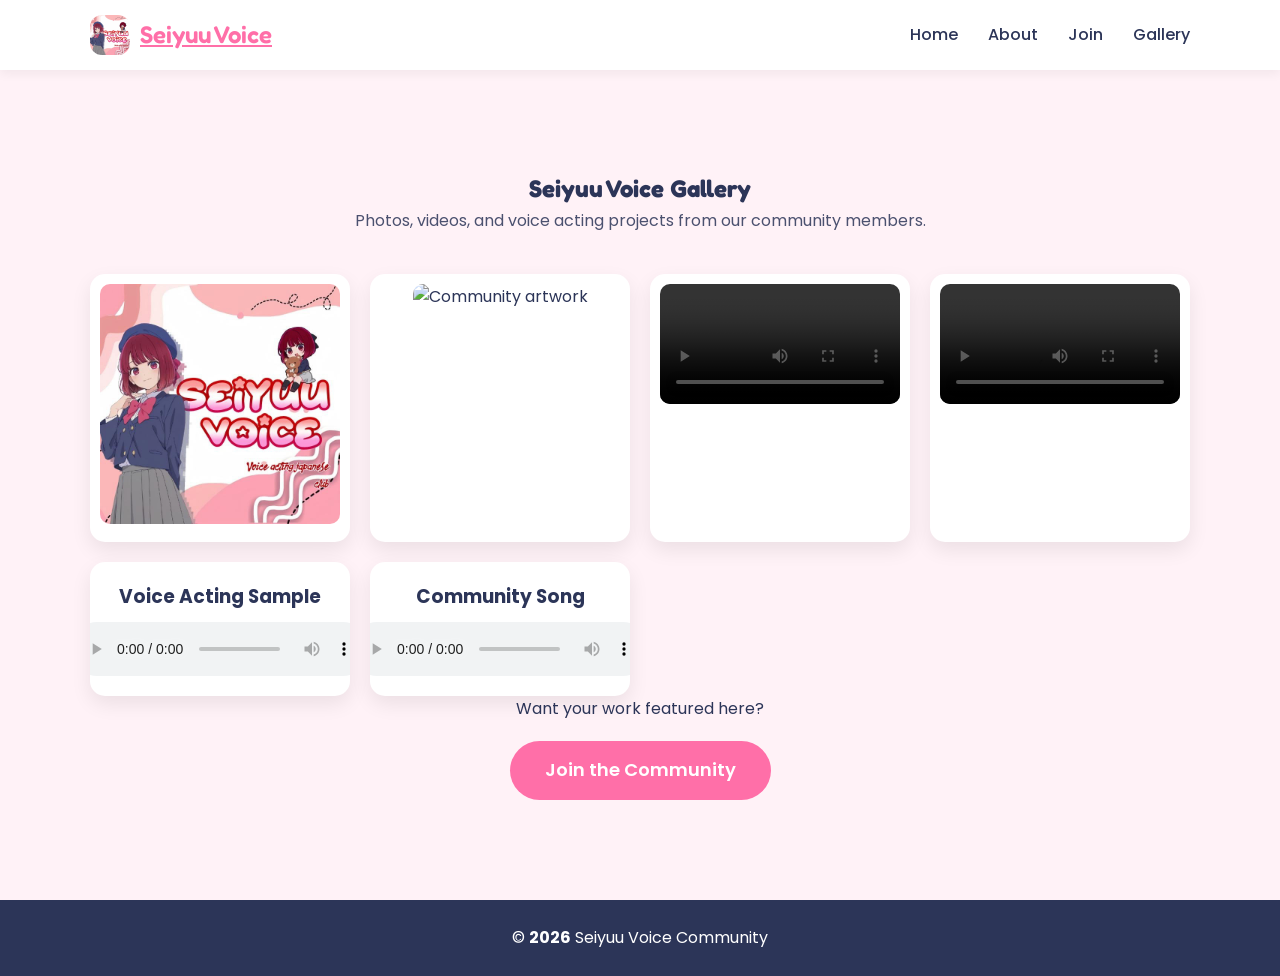
==== gallery.html @ 2819b585 "Add files via upload" ====
<!DOCTYPE html>
<html lang="en">

<head>
    <meta charset="UTF-8">
    <meta name="viewport" content="width=device-width, initial-scale=1.0">

    <title>Seiyuu Voice | Gallery</title>

    <meta name="description" content="Gallery of voice acting projects, videos, and music from Seiyuu Voice community.">

    <link rel="stylesheet" href="css/style.css">

    <link rel="preconnect" href="https://fonts.googleapis.com">
    <link rel="preconnect" href="https://fonts.gstatic.com" crossorigin>

    <link
        href="https://fonts.googleapis.com/css2?family=Fredoka:wght@400;600&family=Poppins:wght@300;400;500&display=swap"
        rel="stylesheet">

    <link rel="icon" href="assets/icons/favicon.png">

    <style>
        #year {
            font-weight: bold;
        }

        .gallery-page {
            padding: 100px 0 60px 0;
            text-align: center;
        }

        .gallery-desc {
            max-width: 600px;
            margin: auto;
            margin-bottom: 40px;
            opacity: .85;
        }

        .gallery-grid {
            display: grid;
            grid-template-columns: repeat(auto-fit, minmax(260px, 1fr));
            gap: 20px;
        }

        .gallery-item {
            background: white;
            border-radius: 15px;
            overflow: hidden;
            box-shadow: 0 8px 20px rgba(0, 0, 0, 0.08);
            transition: transform .25s ease;
            padding: 10px;
        }

        .gallery-item:hover {
            transform: scale(1.04);
        }

        .gallery-item img,
        .gallery-item video {
            width: 100%;
            border-radius: 10px;
        }

        .music-card {
            display: flex;
            flex-direction: column;
            align-items: center;
            justify-content: center;
            padding: 20px;
        }

        .music-card h3 {
            margin-bottom: 10px;
        }
    </style>

</head>

<body>

    <header class="navbar">
        <div class="container nav-container">

            <a href="index.html" class="logo">
                <img src="assets/images/logo.png" alt="Seiyuu Voice Logo">
                <span>Seiyuu Voice</span>
            </a>

            <nav id="nav-menu">
                <ul>
                    <li><a href="index.html#home">Home</a></li>
                    <li><a href="index.html#about">About</a></li>
                    <li><a href="index.html#join">Join</a></li>
                    <li><a href="gallery.html">Gallery</a></li>
                </ul>
            </nav>

            <button class="menu-toggle" id="menu-toggle">
                <span></span>
                <span></span>
                <span></span>
            </button>

        </div>
    </header>


    <main>

        <section class="gallery-page">

            <div class="container">

                <h1>Seiyuu Voice Gallery</h1>
                <p class="gallery-desc">
                    Photos, videos, and voice acting projects from our community members.
                </p>


                <div class="gallery-grid">

                    <!-- IMAGE -->
                    <div class="gallery-item">
                        <img src="assets/gallery/photo1.jpg" alt="Voice acting project image" loading="lazy">
                    </div>


                    <!-- IMAGE -->
                    <div class="gallery-item">
                        <img src="assets/gallery/photo2.jpg" alt="Community artwork" loading="lazy">
                    </div>


                    <!-- VIDEO -->
                    <div class="gallery-item">
                        <video controls preload="metadata">
                            <source src="assets/gallery/voice-demo.mp4" type="video/mp4">
                            Your browser does not support the video tag.
                        </video>
                    </div>


                    <!-- VIDEO -->
                    <div class="gallery-item">
                        <video controls preload="metadata">
                            <source src="assets/gallery/anime-dub.mp4" type="video/mp4">
                        </video>
                    </div>


                    <!-- MUSIC -->
                    <div class="gallery-item music-card">

                        <h3>Voice Acting Sample</h3>

                        <audio controls>
                            <source src="assets/gallery/voice-sample.mp3" type="audio/mpeg">
                            Your browser does not support the audio element.
                        </audio>

                    </div>


                    <!-- MUSIC -->
                    <div class="gallery-item music-card">

                        <h3>Community Song</h3>

                        <audio controls>
                            <source src="assets/gallery/community-theme.mp3" type="audio/mpeg">
                        </audio>

                    </div>

                </div>


                <div class="gallery-cta">

                    <p>Want your work featured here?</p>

                    <a href="https://chat.whatsapp.com/L0AVT6RCDSt1fvbVVtorko?mode=hq2tcla" class="cta-big"
                        target="_blank" rel="noopener noreferrer">
                        Join the Community
                    </a>

                </div>

            </div>

        </section>

    </main>


    <footer>
        <div class="container">
            <p>© <span id="year"></span> Seiyuu Voice Community</p>
        </div>
    </footer>

    <script src="js/script.js"></script>

    <script>
        document.getElementById("year").textContent = new Date().getFullYear();
    </script>

</body>

</html>
---- css/style.css ----
/* =========================================
   1. VARIABLES & SETUP
   ========================================= */
:root {
    --pink-main: #ff6fa8;
    --pink-hover: #ff4c92;
    /* Variabel baru untuk efek hover */
    --pink-soft: #ffd6e7;
    --pink-bg: #fff2f7;
    --navy: #2c3558;
    --white: #ffffff;
    --transition-speed: 0.3s;

    /* Variabel Tambahan yang Tadi Kurang */
    --glass: rgba(255, 255, 255, 0.7);
    --glass-border: rgba(255, 111, 168, 0.2);
    --shadow-soft: 0 10px 30px rgba(0, 0, 0, 0.05);
    --radius: 15px;
    --accent: #ff6fa8;
    /* Bisa disamakan dengan pink-main */
    --accent-soft: #fff2f7;
    --transition: all 0.3s ease;
}

/* Reset Dasar */
* {
    margin: 0;
    padding: 0;
    box-sizing: border-box;
}

/* Smooth Scrolling untuk navigasi anchor link */
html {
    scroll-behavior: smooth;
}

body {
    font-family: 'Poppins', sans-serif;
    background: var(--pink-bg);
    color: var(--navy);
    line-height: 1.6;
    overflow-x: hidden;
    /* Mencegah scroll horizontal yang tidak disengaja */
}

/* =========================================
   2. TYPOGRAPHY & LAYOUT
   ========================================= */
.container {
    width: 90%;
    max-width: 1100px;
    margin: 0 auto;
}

h1,
h2 {
    font-family: 'Fredoka', sans-serif;
}

/* Fokus Aksesibilitas (untuk pengguna Keyboard/Tab) */
a:focus-visible,
button:focus-visible {
    outline: 3px dashed var(--pink-main);
    outline-offset: 4px;
}

/* =========================================
   3. NAVIGATION BAR
   ========================================= */
.navbar {
    background: var(--white);
    box-shadow: 0 4px 10px rgba(0, 0, 0, 0.05);
    position: sticky;
    top: 0;
    z-index: 100;
    backdrop-filter: blur(10px);
}

nav a {
    position: relative;
}

nav a::after {
    content: "";
    position: absolute;
    left: 0;
    bottom: -4px;
    width: 0%;
    height: 2px;
    background: var(--pink-main);
    transition: width .25s ease;
}

nav a:hover::after {
    width: 100%;
}

.nav-container {
    display: flex;
    align-items: center;
    justify-content: space-between;
    padding: 15px 0;
    /* Sedikit diperlebar agar bernapas */
}

.logo {
    display: flex;
    align-items: center;
    gap: 10px;
    font-family: 'Fredoka', sans-serif;
    font-size: 24px;
    /* Sedikit diperbesar */
    font-weight: 600;
    color: var(--pink-main);
}

.logo img {
    height: 40px;
    width: auto;
    border-radius: 12px;
}

nav ul {
    display: flex;
    list-style: none;
    gap: 30px;
}

nav a {
    text-decoration: none;
    color: var(--navy);
    font-weight: 500;
    transition: color var(--transition-speed) ease;
}

nav a:hover {
    color: var(--pink-main);
}

/* =========================================
   4. BUTTONS & CTA
   ========================================= */
.cta-button:active,
.cta-big:active {
    transform: scale(0.97);
}

.cta-button,
.cta-big {
    display: inline-block;
    background: var(--pink-main);
    color: var(--white);
    text-decoration: none;
    border-radius: 40px;
    font-weight: 600;
    transition: background var(--transition-speed) ease, transform 0.2s ease;
}

.cta-button {
    padding: 12px 28px;
}

.cta-big {
    margin-top: 20px;
    padding: 15px 35px;
    font-size: 18px;
}

/* Efek angkat (lift) sedikit saat di-hover */
.cta-button:hover,
.cta-big:hover {
    background: var(--pink-hover);
    transform: translateY(-2px);
}

/* =========================================
   5. SECTIONS (Hero & About)
   ========================================= */
.hero {
    padding: 80px 0;
    position: relative;
    overflow: hidden;
}

.hero::before {
    content: "";
    position: absolute;
    width: 350px;
    height: 350px;
    background: var(--pink-soft);
    border-radius: 50%;
    top: -120px;
    left: -120px;
    z-index: -1;
}

.hero::after {
    content: "";
    position: absolute;
    width: 250px;
    height: 250px;
    background: #ffe3ef;
    border-radius: 50%;
    bottom: -100px;
    right: -80px;
    z-index: -1;
}

.hero-container {
    display: flex;
    align-items: center;
    justify-content: space-between;
    gap: 40px;
    flex-wrap: wrap;
    align-items: center;
}

.hero-text {
    flex: 1;
    min-width: 300px;
    /* Memastikan teks tidak terlalu terjepit di layar menengah */
    max-width: 520px;
}

.hero-text h1 {
    font-size: 3rem;
    /* Menggunakan rem untuk skalabilitas yang lebih baik */
    color: var(--pink-main);
    line-height: 1.2;
}

.tagline {
    margin: 15px 0 25px 0;
    /* Jarak bawah diperbesar sedikit */
    font-size: 1.125rem;
}

.hero-image {
    flex: 1;
    display: flex;
    justify-content: flex-end;
    /* Memastikan gambar berada di kanan */
    animation: float 6s ease-in-out infinite;
}

@keyframes float {
    0% {
        transform: translateY(0px);
    }

    50% {
        transform: translateY(-10px);
    }

    100% {
        transform: translateY(0px);
    }
}

.hero-image img {
    max-width: 400px;
    width: 100%;
    height: auto;
    transition: transform .4s ease;
    border-radius: 12px;
}

.hero-image img:hover {
    transform: scale(1.05) rotate(-1deg);
}

.about {
    padding: 80px 0;
    background: var(--white);
    text-align: center;
}

.about h2,
.cta-section h2 {
    color: var(--pink-main);
    margin-bottom: 20px;
    font-size: 2.5rem;
}

.about p {
    max-width: 750px;
    margin: 0 auto 15px auto;
    font-size: 1.1rem;
}

.cta-section {
    padding: 80px 0;
    text-align: center;
}

.about-content {
    max-width: 700px;
    margin: auto;
    text-align: left;
}

.about-content h3 {
    margin-top: 30px;
    margin-bottom: 10px;
    color: var(--pink-main);
}

.about-content ul {
    padding-left: 20px;
}

.about-content li {
    margin-bottom: 6px;
}

.welcome-text {
    text-align: center;
    font-size: 1.2rem;
    margin-bottom: 15px;
}

.warning {
    text-align: center;
    color: var(--pink-hover);
    font-weight: 600;
    margin-bottom: 20px;
}

.footer-text {
    margin-top: 20px;
    text-align: center;
    font-weight: 500;
}

/* =========================================
    X. GALLERY SECTION (Tambahkan di bawah section 5)
   ========================================= */
.gallery-section {
    padding: 80px 0;
    background: var(--white);
    /* Memberi kontras dengan background body pink-bg */
    text-align: center;
}

.gallery-section h2 {
    color: var(--pink-main);
    margin-bottom: 20px;
    font-size: 2.5rem;
}

.gallery-section p {
    max-width: 600px;
    margin: 0 auto 30px auto;
    font-size: 1.1rem;
    color: var(--navy);
}

/* Styling Tombol Galeri (Mengikuti gaya .cta-big) */
.gallery-big {
    display: inline-block;
    background: var(--pink-main);
    color: var(--white);
    text-decoration: none;
    padding: 15px 40px;
    font-size: 18px;
    font-weight: 600;
    border-radius: 40px;
    transition: var(--transition);
    /* Menggunakan variabel transition kamu */
    box-shadow: 0 4px 15px rgba(255, 111, 168, 0.3);
}

.gallery-big:hover {
    background: var(--pink-hover);
    transform: translateY(-3px);
    box-shadow: 0 6px 20px rgba(255, 111, 168, 0.4);
}

.gallery-big:active {
    transform: scale(0.97);
}

/* Penyesuaian Responsif */
@media (max-width: 768px) {
    .gallery-section h2 {
        font-size: 2.2rem;
    }

    .gallery-big {
        width: 100%;
        max-width: 280px;
        padding: 12px 20px;
    }
}

/* =========================================
   6. FOOTER
   ========================================= */
footer {
    background: var(--navy);
    color: var(--white);
    text-align: center;
    padding: 25px 20px;
    margin-top: 40px;
}

/* =========================================
   7. MOBILE MENU TOGGLE (Hamburger)
   ========================================= */
.menu-toggle {
    display: none;
    flex-direction: column;
    cursor: pointer;
    background: transparent;
    border: none;
    padding: 5px;
}

.menu-toggle span {
    height: 3px;
    width: 25px;
    background: var(--navy);
    margin: 4px 0;
    border-radius: 3px;
    transition: all var(--transition-speed) ease;
}

/* =========================================
   8. RESPONSIVE DESIGN (Media Queries)
   ========================================= */
@media (max-width: 768px) {

    /* Merubah transisi menu mobile agar lebih halus (tidak kaku seperti display:none) */
    nav {
        position: absolute;
        top: 70px;
        right: 20px;
        background: var(--white);
        box-shadow: 0 5px 20px rgba(0, 0, 0, 0.1);
        padding: 20px;
        border-radius: 10px;
        width: 200px;

        /* Setup untuk animasi fade & slide */
        opacity: 0;
        visibility: hidden;
        transform: translateY(-10px);
        transition: all var(--transition-speed) ease;
    }

    nav.active {
        opacity: 1;
        visibility: visible;
        transform: translateY(0);
    }

    nav ul {
        flex-direction: column;
        gap: 15px;
        text-align: center;
    }

    .menu-toggle {
        display: flex;
    }

    .hero-container {
        flex-direction: column;
        text-align: center;
    }

    .hero-text h1 {
        font-size: 2.5rem;
    }

    .hero-image {
        justify-content: center;
        margin-top: 20px;
    }

    .hero-image img {
        max-width: 260px;
        border-radius: 12px;
    }
}

/* ================= INTRO BOX ================= */
.intro-box {
    margin: 50px auto;
    max-width: 520px;
    padding: 25px;
    background: var(--glass);
    border-radius: var(--radius);
    border: 1px solid var(--glass-border);
    box-shadow: var(--shadow-soft);
}

.copy-container {
    background: var(--accent-soft);
    padding: 18px;
    border-radius: 12px;
    margin-top: 20px;
}

#introText {
    white-space: pre;
    overflow-x: auto;
    font-size: 0.85rem;
    margin-bottom: 15px;
    padding-bottom: 10px;
    /* Jarak untuk scrollbar */
    scrollbar-width: thin;
    /* Untuk Firefox */
    scrollbar-color: var(--accent) transparent;
}

/* Custom Scrollbar untuk Chrome/Safari agar tetap estetik */
#introText::-webkit-scrollbar {
    height: 4px;
}

#introText::-webkit-scrollbar-thumb {
    background: var(--accent);
    border-radius: 10px;
}

.btn-copy {
    background: var(--accent);
    color: white;
    border: none;
    padding: 8px 22px;
    border-radius: 25px;
    cursor: pointer;
    transition: var(--transition);
}

.btn-copy:hover {
    transform: translateY(-2px);
}

/* .btn-copy:active {
    transform: translateY(0);
} */

/* ================= FLOATING IMAGE ================= */
/* .floating-image {
    max-width: 300px;
    width: 100%;
    height: auto;
    transition: transform .4s ease;
    display: flex;
    align-items: center;
} */

/* ================= STATUS ================= */
.status-box {
    padding: 60px 20px;
    text-align: center;
    background: var(--white);
    border-radius: var(--radius);
    box-shadow: var(--shadow-soft);
    margin: 40px auto;
    max-width: 800px;
}

/* .status-box h2 {
    color: var(--pink-main);
    margin-bottom: 20px;
    font-size: 2.5rem;
} */
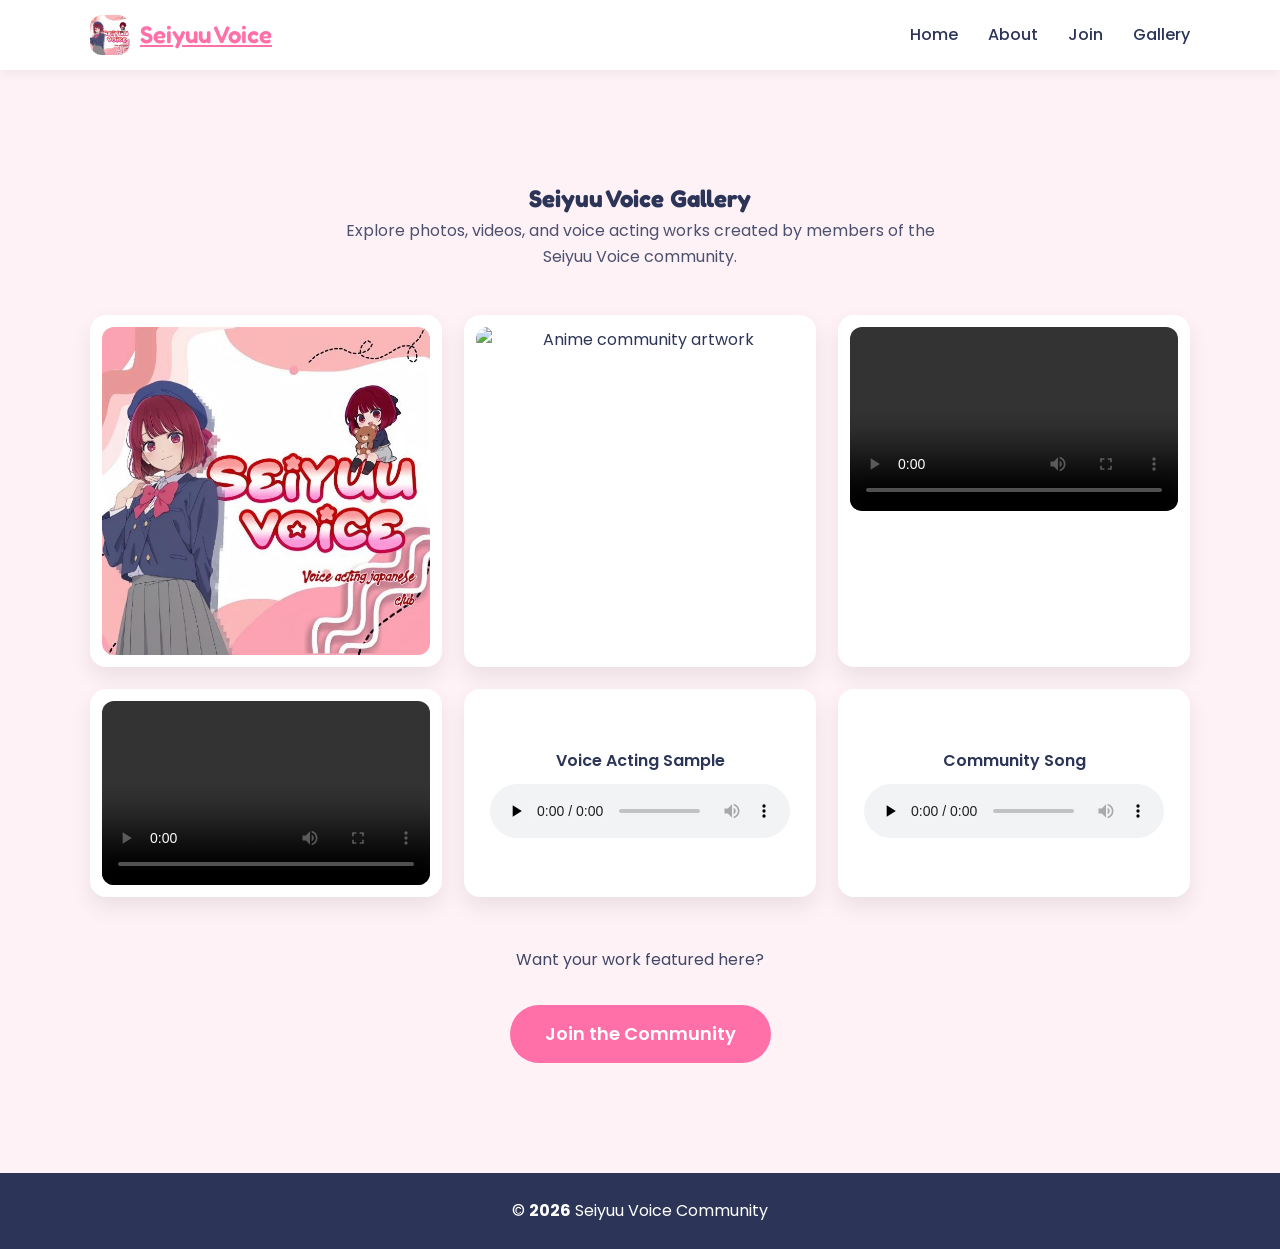
==== commit c1b1f6b8: "Add files via upload" ====
--- a/gallery.html
+++ b/gallery.html
@@ -7,7 +7,8 @@
 
     <title>Seiyuu Voice | Gallery</title>
 
-    <meta name="description" content="Gallery of voice acting projects, videos, and music from Seiyuu Voice community.">
+    <meta name="description"
+        content="Gallery of voice acting projects, videos, and music from the Seiyuu Voice community.">
 
     <link rel="stylesheet" href="css/style.css">
 
@@ -20,46 +21,59 @@
 
     <link rel="icon" href="assets/icons/favicon.png">
 
+    <meta property="og:title" content="Seiyuu Voice Gallery">
+    <meta property="og:description" content="Photos, videos, and voice acting works from Seiyuu Voice.">
+    <meta property="og:image" content="assets/images/logo.png">
+    <meta property="og:type" content="website">
+
     <style>
         #year {
             font-weight: bold;
         }
 
         .gallery-page {
-            padding: 100px 0 60px 0;
+            padding: 110px 0 70px;
             text-align: center;
         }
 
         .gallery-desc {
-            max-width: 600px;
+            max-width: 640px;
             margin: auto;
-            margin-bottom: 40px;
+            margin-bottom: 45px;
             opacity: .85;
         }
 
         .gallery-grid {
             display: grid;
             grid-template-columns: repeat(auto-fit, minmax(260px, 1fr));
-            gap: 20px;
+            gap: 22px;
         }
 
         .gallery-item {
-            background: white;
-            border-radius: 15px;
+            background: #fff;
+            border-radius: 16px;
             overflow: hidden;
-            box-shadow: 0 8px 20px rgba(0, 0, 0, 0.08);
-            transition: transform .25s ease;
-            padding: 10px;
+            box-shadow: 0 10px 22px rgba(0, 0, 0, 0.08);
+            transition: transform .25s ease, box-shadow .25s ease;
+            padding: 12px;
         }
 
         .gallery-item:hover {
-            transform: scale(1.04);
+            transform: translateY(-5px);
+            box-shadow: 0 14px 30px rgba(0, 0, 0, 0.12);
         }
 
         .gallery-item img,
         .gallery-item video {
             width: 100%;
-            border-radius: 10px;
+            height: auto;
+            border-radius: 12px;
+            display: block;
+        }
+
+        .gallery-item video {
+            aspect-ratio: 16/9;
+            object-fit: cover;
         }
 
         .music-card {
@@ -67,11 +81,22 @@
             flex-direction: column;
             align-items: center;
             justify-content: center;
-            padding: 20px;
+            padding: 25px;
+            gap: 10px;
         }
 
         .music-card h3 {
-            margin-bottom: 10px;
+            font-size: 1rem;
+            font-weight: 600;
+        }
+
+        .gallery-cta {
+            margin-top: 50px;
+        }
+
+        .gallery-cta p {
+            margin-bottom: 12px;
+            opacity: .9;
         }
     </style>
 
@@ -87,16 +112,16 @@
                 <span>Seiyuu Voice</span>
             </a>
 
-            <nav id="nav-menu">
+            <nav id="nav-menu" aria-label="Main Navigation">
                 <ul>
                     <li><a href="index.html#home">Home</a></li>
                     <li><a href="index.html#about">About</a></li>
                     <li><a href="index.html#join">Join</a></li>
-                    <li><a href="gallery.html">Gallery</a></li>
+                    <li><a href="gallery.html" aria-current="page">Gallery</a></li>
                 </ul>
             </nav>
 
-            <button class="menu-toggle" id="menu-toggle">
+            <button class="menu-toggle" id="menu-toggle" aria-label="Toggle navigation menu" aria-expanded="false">
                 <span></span>
                 <span></span>
                 <span></span>
@@ -105,7 +130,6 @@
         </div>
     </header>
 
-
     <main>
 
         <section class="gallery-page">
@@ -113,68 +137,62 @@
             <div class="container">
 
                 <h1>Seiyuu Voice Gallery</h1>
+
                 <p class="gallery-desc">
-                    Photos, videos, and voice acting projects from our community members.
+                    Explore photos, videos, and voice acting works created by members of the Seiyuu Voice community.
                 </p>
 
-
                 <div class="gallery-grid">
 
                     <!-- IMAGE -->
-                    <div class="gallery-item">
-                        <img src="assets/gallery/photo1.jpg" alt="Voice acting project image" loading="lazy">
-                    </div>
-
+                    <figure class="gallery-item">
+                        <img src="assets/gallery/photo1.jpg" alt="Voice acting project artwork" loading="lazy">
+                    </figure>
 
                     <!-- IMAGE -->
-                    <div class="gallery-item">
-                        <img src="assets/gallery/photo2.jpg" alt="Community artwork" loading="lazy">
-                    </div>
-
+                    <figure class="gallery-item">
+                        <img src="assets/gallery/photo2.jpg" alt="Anime community artwork" loading="lazy">
+                    </figure>
 
                     <!-- VIDEO -->
-                    <div class="gallery-item">
+                    <figure class="gallery-item">
                         <video controls preload="metadata">
                             <source src="assets/gallery/voice-demo.mp4" type="video/mp4">
                             Your browser does not support the video tag.
                         </video>
-                    </div>
-
+                    </figure>
 
                     <!-- VIDEO -->
-                    <div class="gallery-item">
+                    <figure class="gallery-item">
                         <video controls preload="metadata">
                             <source src="assets/gallery/anime-dub.mp4" type="video/mp4">
                         </video>
-                    </div>
-
-
-                    <!-- MUSIC -->
-                    <div class="gallery-item music-card">
+                    </figure>
+
+                    <!-- AUDIO -->
+                    <figure class="gallery-item music-card">
 
                         <h3>Voice Acting Sample</h3>
 
-                        <audio controls>
+                        <audio controls preload="none">
                             <source src="assets/gallery/voice-sample.mp3" type="audio/mpeg">
                             Your browser does not support the audio element.
                         </audio>
 
-                    </div>
-
-
-                    <!-- MUSIC -->
-                    <div class="gallery-item music-card">
+                    </figure>
+
+                    <!-- AUDIO -->
+                    <figure class="gallery-item music-card">
 
                         <h3>Community Song</h3>
 
-                        <audio controls>
+                        <audio controls preload="none">
                             <source src="assets/gallery/community-theme.mp3" type="audio/mpeg">
                         </audio>
 
-                    </div>
+                    </figure>
 
                 </div>
-
 
                 <div class="gallery-cta">
 
@@ -192,7 +210,6 @@
         </section>
 
     </main>
-
 
     <footer>
         <div class="container">
@@ -203,7 +220,8 @@
     <script src="js/script.js"></script>
 
     <script>
-        document.getElementById("year").textContent = new Date().getFullYear();
+        document.getElementById("year").textContent =
+            new Date().getFullYear();
     </script>
 
 </body>
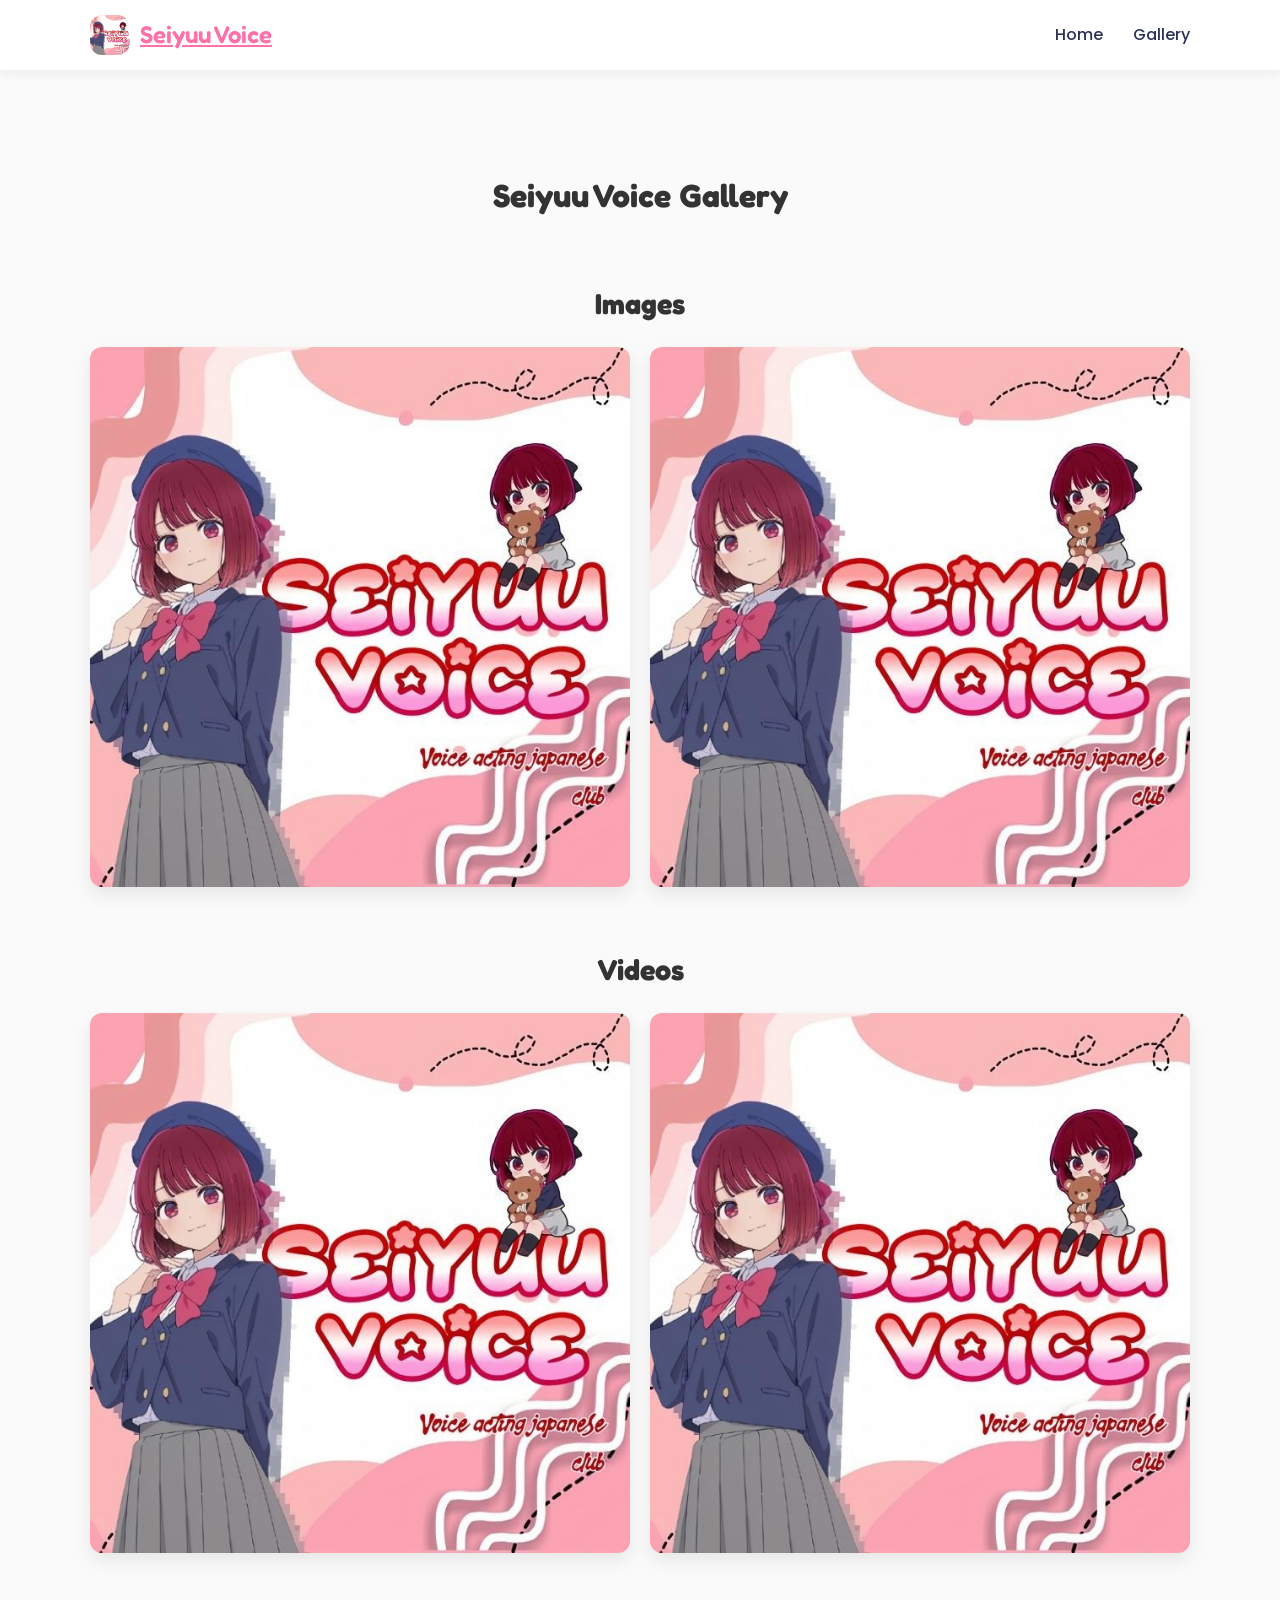
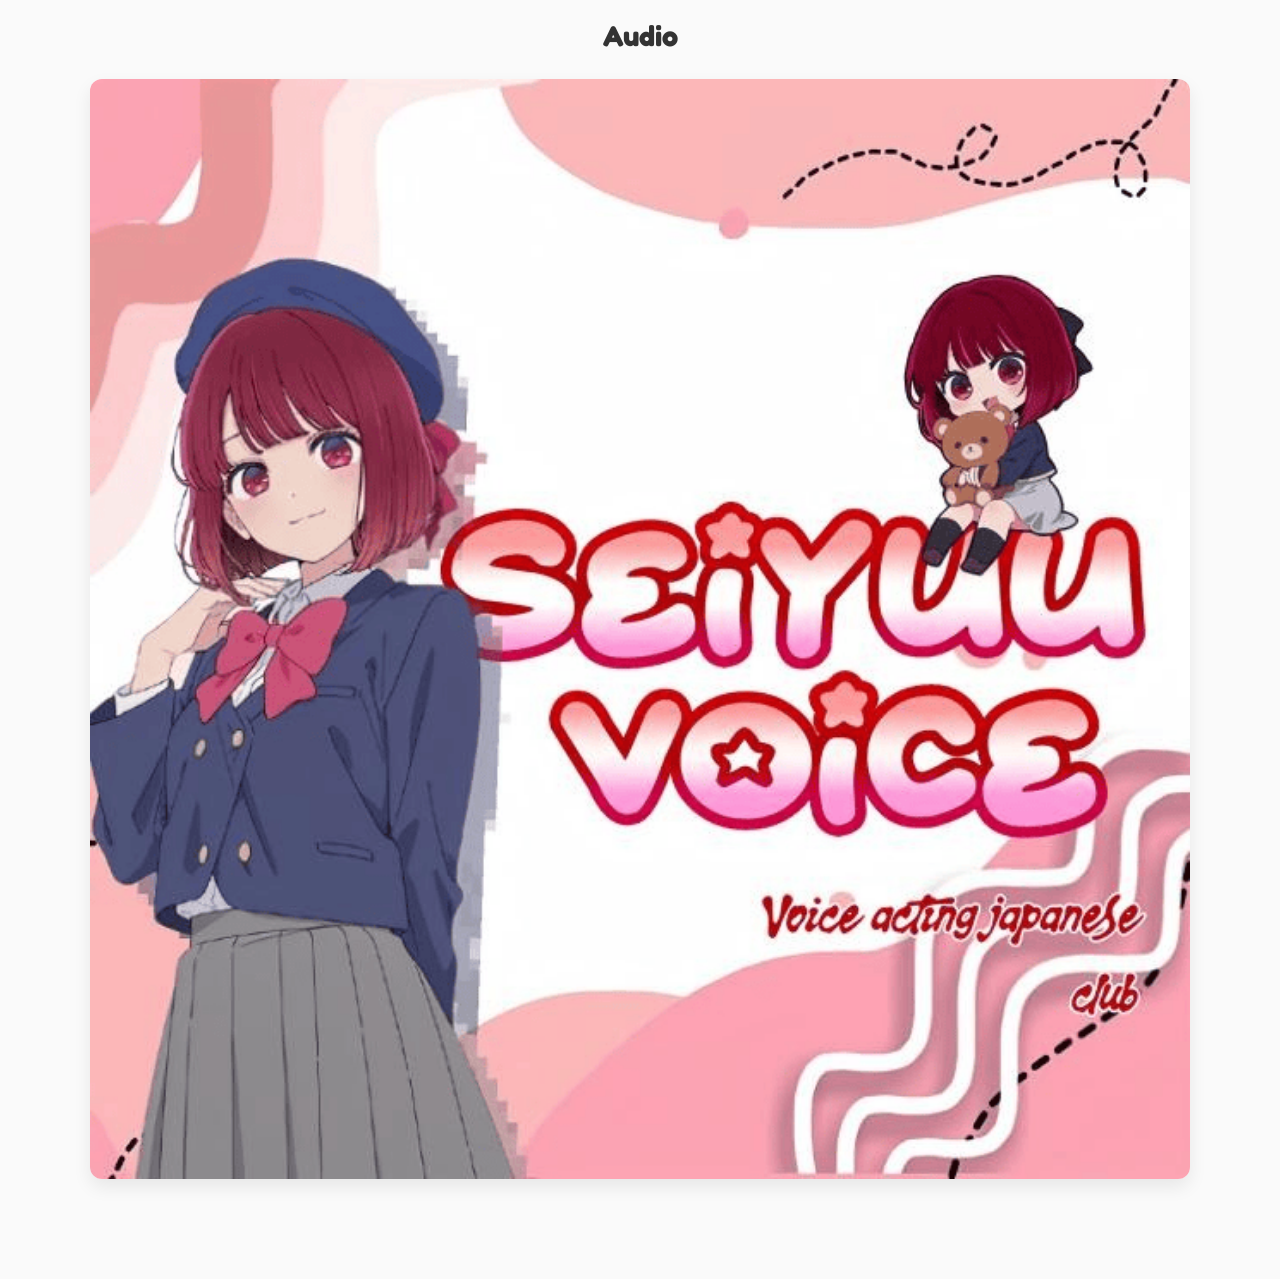
==== commit 5fab4b75: "Add files via upload" ====
--- a/gallery.html
+++ b/gallery.html
@@ -7,9 +7,6 @@
 
     <title>Seiyuu Voice | Gallery</title>
 
-    <meta name="description"
-        content="Gallery of voice acting projects, videos, and music from the Seiyuu Voice community.">
-
     <link rel="stylesheet" href="css/style.css">
 
     <link rel="preconnect" href="https://fonts.googleapis.com">
@@ -19,87 +16,161 @@
         href="https://fonts.googleapis.com/css2?family=Fredoka:wght@400;600&family=Poppins:wght@300;400;500&display=swap"
         rel="stylesheet">
 
-    <link rel="icon" href="assets/icons/favicon.png">
-
-    <meta property="og:title" content="Seiyuu Voice Gallery">
-    <meta property="og:description" content="Photos, videos, and voice acting works from Seiyuu Voice.">
-    <meta property="og:image" content="assets/images/logo.png">
-    <meta property="og:type" content="website">
-
     <style>
-        #year {
-            font-weight: bold;
-        }
-
+        /* ===== ROOT VARIABLES ===== */
+        :root {
+            --bg-color: #fafafa;
+            --card-bg: #ffffff;
+            --shadow: 0 8px 18px rgba(0, 0, 0, 0.08);
+            --radius: 12px;
+            --transition: 0.25s ease;
+        }
+
+        /* ===== BASE ===== */
+        body {
+            font-family: "Poppins", sans-serif;
+            margin: 0;
+            background: var(--bg-color);
+            color: #333;
+        }
+
+        .container {
+            width: 90%;
+            max-width: 1100px;
+            margin: auto;
+        }
+
+        /* ===== GALLERY PAGE ===== */
         .gallery-page {
-            padding: 110px 0 70px;
+            padding: 100px 0;
             text-align: center;
         }
 
-        .gallery-desc {
-            max-width: 640px;
-            margin: auto;
-            margin-bottom: 45px;
-            opacity: .85;
-        }
-
+        .gallery-category {
+            margin: 60px 0 20px;
+            font-family: "Fredoka", sans-serif;
+            font-size: 1.8rem;
+        }
+
+        /* ===== GRID ===== */
         .gallery-grid {
             display: grid;
-            grid-template-columns: repeat(auto-fit, minmax(260px, 1fr));
-            gap: 22px;
-        }
-
-        .gallery-item {
-            background: #fff;
-            border-radius: 16px;
+            grid-template-columns: repeat(auto-fit, minmax(220px, 1fr));
+            gap: 20px;
+        }
+
+        /* ===== CARD ===== */
+        .gallery-card {
+            cursor: pointer;
+            border-radius: var(--radius);
             overflow: hidden;
-            box-shadow: 0 10px 22px rgba(0, 0, 0, 0.08);
-            transition: transform .25s ease, box-shadow .25s ease;
-            padding: 12px;
-        }
-
-        .gallery-item:hover {
-            transform: translateY(-5px);
-            box-shadow: 0 14px 30px rgba(0, 0, 0, 0.12);
-        }
-
-        .gallery-item img,
-        .gallery-item video {
+            background: var(--card-bg);
+            box-shadow: var(--shadow);
+            transition: transform var(--transition),
+                box-shadow var(--transition);
+        }
+
+        .gallery-card:hover {
+            transform: translateY(-6px);
+            box-shadow: 0 12px 25px rgba(0, 0, 0, 0.12);
+        }
+
+        .gallery-card img {
             width: 100%;
-            height: auto;
-            border-radius: 12px;
+            height: 100%;
+            object-fit: cover;
             display: block;
         }
 
-        .gallery-item video {
-            aspect-ratio: 16/9;
-            object-fit: cover;
-        }
-
-        .music-card {
-            display: flex;
-            flex-direction: column;
+        /* ===== MODAL ===== */
+        .media-modal {
+            position: fixed;
+            inset: 0;
+            background: rgba(0, 0, 0, 0.85);
+            display: none;
             align-items: center;
             justify-content: center;
+            z-index: 999;
+            padding: 20px;
+        }
+
+        .media-modal.active {
+            display: flex;
+        }
+
+        /* ===== MODAL CONTENT ===== */
+        .modal-content {
+            position: relative;
+            background: #fff;
             padding: 25px;
-            gap: 10px;
-        }
-
-        .music-card h3 {
-            font-size: 1rem;
+            border-radius: var(--radius);
+            max-width: 800px;
+            width: 100%;
+            text-align: center;
+            animation: fadeIn .25s ease;
+        }
+
+        .modal-content img,
+        .modal-content video {
+            width: 100%;
+            max-height: 70vh;
+            object-fit: contain;
+            border-radius: 10px;
+        }
+
+        /* ===== CLOSE BUTTON ===== */
+        .close-btn {
+            position: absolute;
+            top: 20px;
+            right: 25px;
+            font-size: 28px;
+            background: none;
+            border: none;
+            color: #fff;
+            cursor: pointer;
+        }
+
+        .close-btn:hover {
+            opacity: .7;
+        }
+
+        /* ===== TEXT ===== */
+        #mediaTitle {
+            margin-top: 15px;
             font-weight: 600;
         }
 
-        .gallery-cta {
-            margin-top: 50px;
-        }
-
-        .gallery-cta p {
-            margin-bottom: 12px;
-            opacity: .9;
+        #mediaDesc {
+            opacity: .8;
+            font-size: .95rem;
+        }
+
+        /* ===== ANIMATION ===== */
+        @keyframes fadeIn {
+            from {
+                opacity: 0;
+                transform: scale(.95);
+            }
+
+            to {
+                opacity: 1;
+                transform: scale(1);
+            }
+        }
+
+        /* ===== RESPONSIVE ===== */
+        @media (max-width:600px) {
+
+            .gallery-page {
+                padding: 70px 0;
+            }
+
+            .gallery-category {
+                font-size: 1.5rem;
+            }
+
         }
     </style>
-
 </head>
 
 <body>
@@ -108,122 +179,180 @@
         <div class="container nav-container">
 
             <a href="index.html" class="logo">
-                <img src="assets/images/logo.png" alt="Seiyuu Voice Logo">
+                <img src="assets/images/logo.png" alt="logo">
                 <span>Seiyuu Voice</span>
             </a>
 
-            <nav id="nav-menu" aria-label="Main Navigation">
+            <nav>
                 <ul>
-                    <li><a href="index.html#home">Home</a></li>
-                    <li><a href="index.html#about">About</a></li>
-                    <li><a href="index.html#join">Join</a></li>
-                    <li><a href="gallery.html" aria-current="page">Gallery</a></li>
+                    <li><a href="index.html">Home</a></li>
+                    <li><a href="gallery.html">Gallery</a></li>
                 </ul>
             </nav>
 
-            <button class="menu-toggle" id="menu-toggle" aria-label="Toggle navigation menu" aria-expanded="false">
-                <span></span>
-                <span></span>
-                <span></span>
-            </button>
-
         </div>
     </header>
 
-    <main>
-
-        <section class="gallery-page">
-
-            <div class="container">
-
-                <h1>Seiyuu Voice Gallery</h1>
-
-                <p class="gallery-desc">
-                    Explore photos, videos, and voice acting works created by members of the Seiyuu Voice community.
-                </p>
-
-                <div class="gallery-grid">
-
-                    <!-- IMAGE -->
-                    <figure class="gallery-item">
-                        <img src="assets/gallery/photo1.jpg" alt="Voice acting project artwork" loading="lazy">
-                    </figure>
-
-                    <!-- IMAGE -->
-                    <figure class="gallery-item">
-                        <img src="assets/gallery/photo2.jpg" alt="Anime community artwork" loading="lazy">
-                    </figure>
-
-                    <!-- VIDEO -->
-                    <figure class="gallery-item">
-                        <video controls preload="metadata">
-                            <source src="assets/gallery/voice-demo.mp4" type="video/mp4">
-                            Your browser does not support the video tag.
-                        </video>
-                    </figure>
-
-                    <!-- VIDEO -->
-                    <figure class="gallery-item">
-                        <video controls preload="metadata">
-                            <source src="assets/gallery/anime-dub.mp4" type="video/mp4">
-                        </video>
-                    </figure>
-
-                    <!-- AUDIO -->
-                    <figure class="gallery-item music-card">
-
-                        <h3>Voice Acting Sample</h3>
-
-                        <audio controls preload="none">
-                            <source src="assets/gallery/voice-sample.mp3" type="audio/mpeg">
-                            Your browser does not support the audio element.
-                        </audio>
-
-                    </figure>
-
-                    <!-- AUDIO -->
-                    <figure class="gallery-item music-card">
-
-                        <h3>Community Song</h3>
-
-                        <audio controls preload="none">
-                            <source src="assets/gallery/community-theme.mp3" type="audio/mpeg">
-                        </audio>
-
-                    </figure>
-
-                </div>
-
-                <div class="gallery-cta">
-
-                    <p>Want your work featured here?</p>
-
-                    <a href="https://chat.whatsapp.com/L0AVT6RCDSt1fvbVVtorko?mode=hq2tcla" class="cta-big"
-                        target="_blank" rel="noopener noreferrer">
-                        Join the Community
-                    </a>
-
+
+    <main class="gallery-page">
+
+        <div class="container">
+
+            <h1>Seiyuu Voice Gallery</h1>
+
+            <!-- ================= IMAGES ================= -->
+
+            <h2 class="gallery-category">Images</h2>
+
+            <div class="gallery-grid">
+
+                <div class="gallery-card" data-type="image" data-src="assets/gallery/photo1.jpg"
+                    data-title="Voice Acting Artwork" data-desc="Artwork from Seiyuu Voice community.">
+
+                    <img src="assets/gallery/photo1.jpg" loading="lazy">
+                </div>
+
+                <div class="gallery-card" data-type="image" data-src="assets/gallery/photo2.jpg"
+                    data-title="Community Project" data-desc="Illustration created by community members.">
+
+                    <img src="assets/gallery/photo2.jpg" loading="lazy">
                 </div>
 
             </div>
 
-        </section>
+
+            <!-- ================= VIDEOS ================= -->
+
+            <h2 class="gallery-category">Videos</h2>
+
+            <div class="gallery-grid">
+
+                <div class="gallery-card" data-type="video" data-src="assets/gallery/anime-dub.mp4"
+                    data-title="Anime Dub Practice" data-desc="Voice acting practice from Seiyuu Voice.">
+
+                    <img src="assets/gallery/video-thumb.jpg">
+                </div>
+
+                <div class="gallery-card" data-type="video" data-src="assets/gallery/voice-demo.mp4"
+                    data-title="Anime Dub Practice" data-desc="Voice acting practice from Seiyuu Voice.">
+
+                    <img src="assets/gallery/video-thumb.jpg">
+                </div>
+
+            </div>
+
+
+            <!-- ================= AUDIO ================= -->
+
+            <h2 class="gallery-category">Audio</h2>
+
+            <div class="gallery-grid">
+
+                <div class="gallery-card" data-type="audio" data-src="assets/gallery/voice-sample.mp3"
+                    data-title="Voice Sample" data-desc="Voice acting demo from a member.">
+
+                    <img src="assets/images/audio-cover.png">
+                </div>
+
+            </div>
+
+        </div>
 
     </main>
 
-    <footer>
-        <div class="container">
-            <p>© <span id="year"></span> Seiyuu Voice Community</p>
+
+    <!-- ================= MODAL ================= -->
+
+    <div class="media-modal" id="mediaModal">
+
+        <button class="close-btn" id="closeModal">✕</button>
+
+        <div class="modal-content">
+
+            <div id="mediaContainer"></div>
+
+            <h3 id="mediaTitle"></h3>
+            <p id="mediaDesc"></p>
+
         </div>
-    </footer>
-
-    <script src="js/script.js"></script>
+
+    </div>
+
+
+    <script src="js/gallery.js"></script>
 
     <script>
-        document.getElementById("year").textContent =
-            new Date().getFullYear();
+        const cards = document.querySelectorAll(".gallery-card");
+        const modal = document.getElementById("mediaModal");
+        const mediaContainer = document.getElementById("mediaContainer");
+        const title = document.getElementById("mediaTitle");
+        const desc = document.getElementById("mediaDesc");
+        const closeBtn = document.getElementById("closeModal");
+
+
+        cards.forEach(card => {
+
+            card.addEventListener("click", () => {
+
+                const type = card.dataset.type;
+                const src = card.dataset.src;
+                const mediaTitle = card.dataset.title;
+                const mediaDesc = card.dataset.desc;
+
+                mediaContainer.innerHTML = "";
+
+                let mediaElement;
+
+                if (type === "image") {
+
+                    mediaElement = document.createElement("img");
+                    mediaElement.src = src;
+
+                }
+
+                if (type === "video") {
+
+                    mediaElement = document.createElement("video");
+                    mediaElement.src = src;
+                    mediaElement.controls = true;
+                    mediaElement.autoplay = true;
+
+                }
+
+                if (type === "audio") {
+
+                    mediaElement = document.createElement("audio");
+                    mediaElement.src = src;
+                    mediaElement.controls = true;
+                    mediaElement.autoplay = true;
+
+                }
+
+                mediaContainer.appendChild(mediaElement);
+
+                title.textContent = mediaTitle;
+                desc.textContent = mediaDesc;
+
+                modal.classList.add("active");
+
+            });
+
+        });
+
+
+        closeBtn.onclick = () => {
+            modal.classList.remove("active");
+            mediaContainer.innerHTML = "";
+        };
+
+
+        modal.addEventListener("click", (e) => {
+            if (e.target === modal) {
+                modal.classList.remove("active");
+                mediaContainer.innerHTML = "";
+            }
+        });
     </script>
-
 </body>
 
 </html>
--- a/css/style.css
+++ b/css/style.css
@@ -212,7 +212,6 @@
     justify-content: space-between;
     gap: 40px;
     flex-wrap: wrap;
-    align-items: center;
 }
 
 .hero-text {
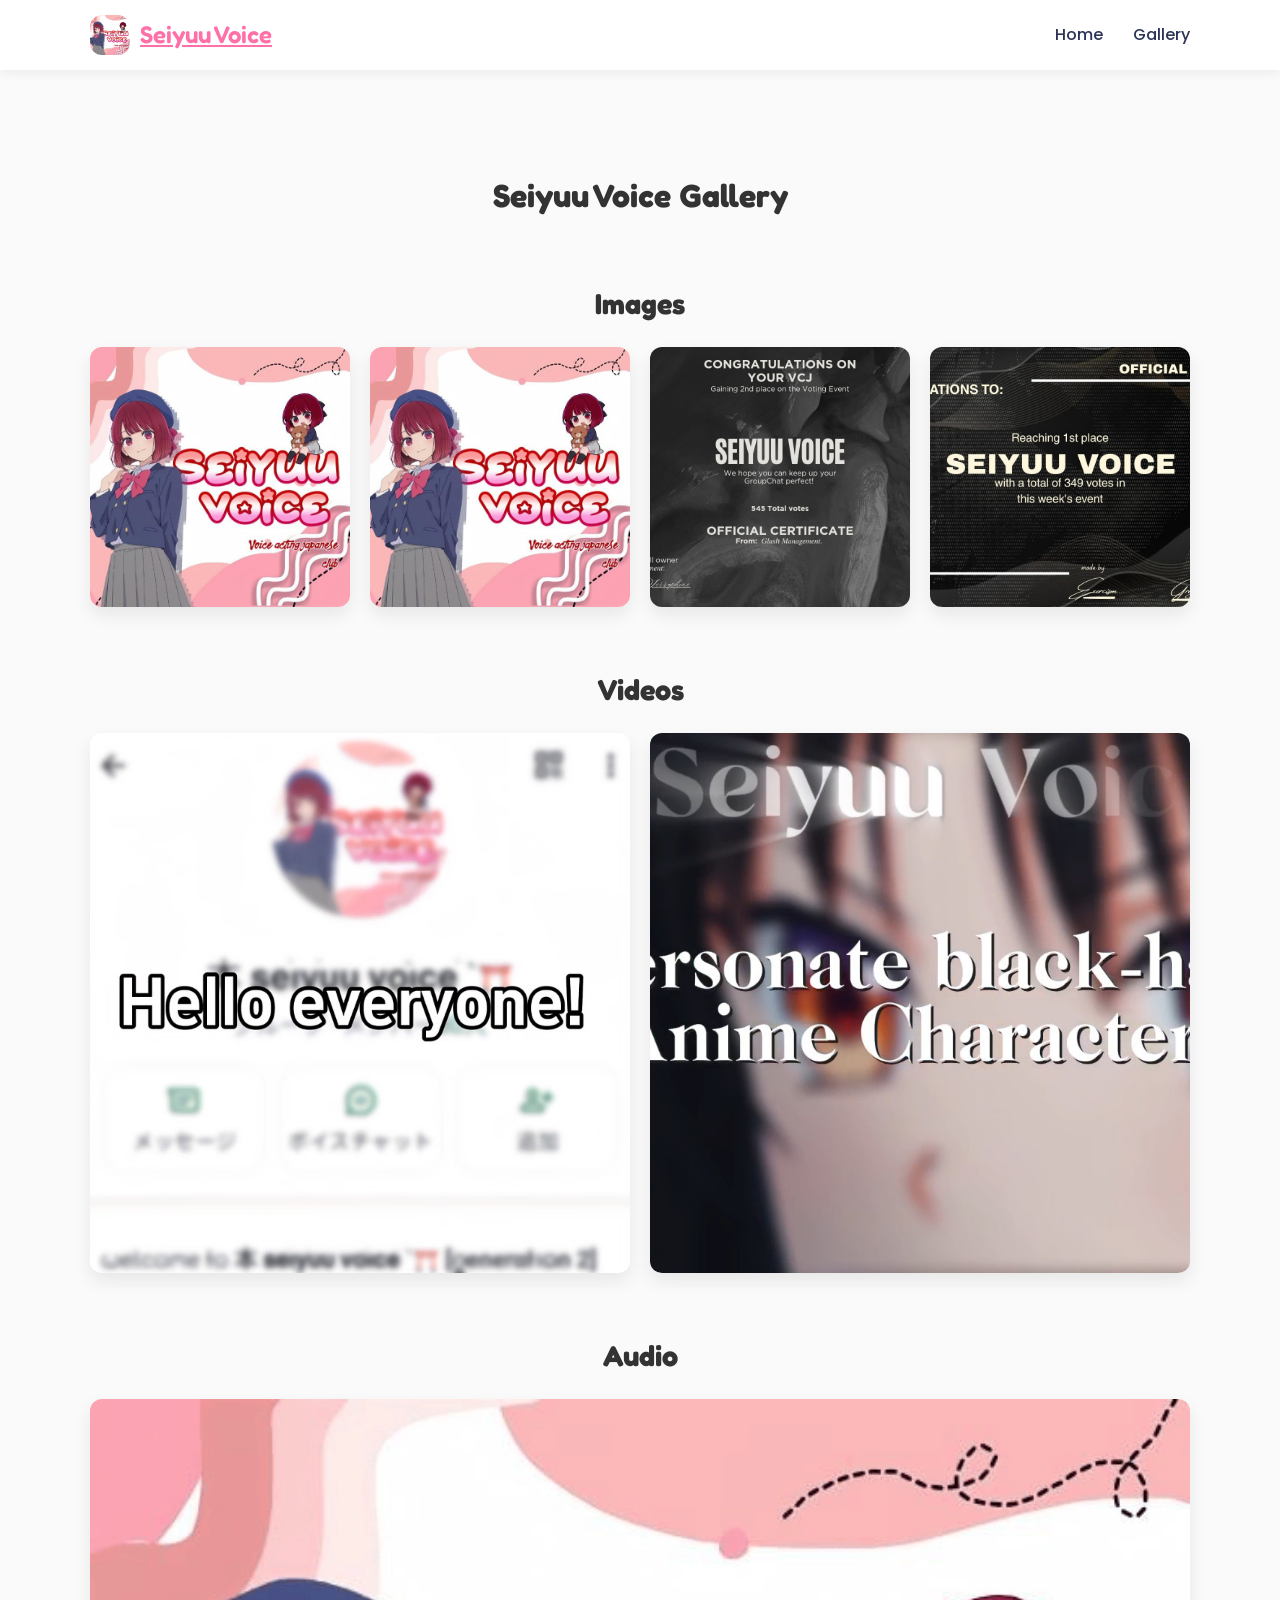
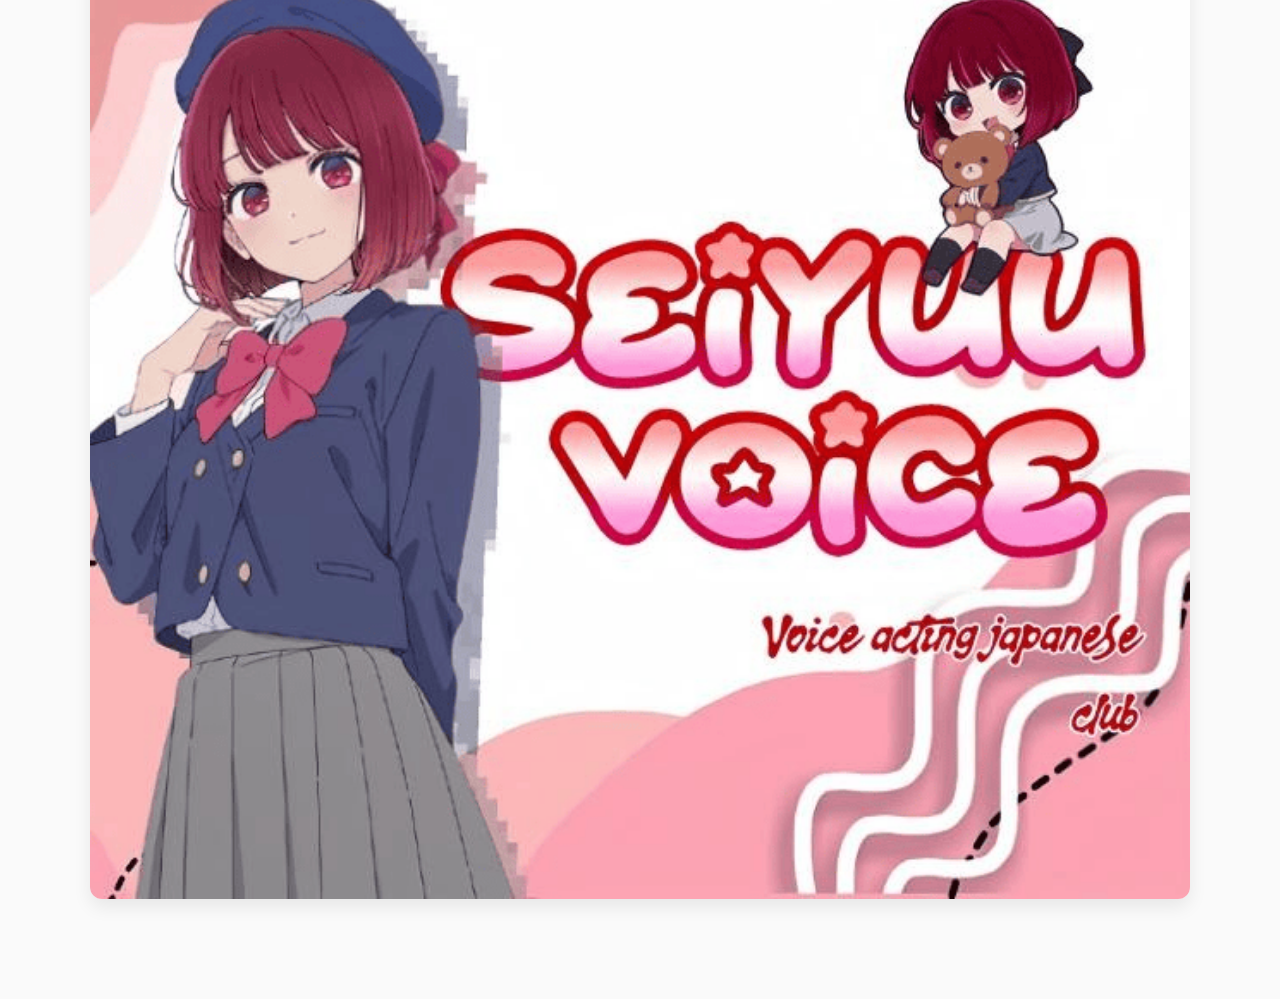
==== commit 22592c0f: "Add files via upload" ====
--- a/gallery.html
+++ b/gallery.html
@@ -218,6 +218,18 @@
                     <img src="assets/gallery/photo2.jpg" loading="lazy">
                 </div>
 
+                <div class="gallery-card" data-type="image" data-src="assets/gallery/photo3.jpeg"
+                    data-title="Community Project" data-desc="Sertifikat.">
+
+                    <img src="assets/gallery/photo3.jpeg" loading="lazy">
+                </div>
+
+                <div class="gallery-card" data-type="image" data-src="assets/gallery/photo4.jpeg"
+                    data-title="Community Project" data-desc="Sertifikat.">
+
+                    <img src="assets/gallery/photo4.jpeg" loading="lazy">
+                </div>
+
             </div>
 
 
@@ -236,7 +248,7 @@
                 <div class="gallery-card" data-type="video" data-src="assets/gallery/voice-demo.mp4"
                     data-title="Anime Dub Practice" data-desc="Voice acting practice from Seiyuu Voice.">
 
-                    <img src="assets/gallery/video-thumb.jpg">
+                    <img src="assets/gallery/video-thumb2.jpg">
                 </div>
 
             </div>
@@ -251,7 +263,7 @@
                 <div class="gallery-card" data-type="audio" data-src="assets/gallery/voice-sample.mp3"
                     data-title="Voice Sample" data-desc="Voice acting demo from a member.">
 
-                    <img src="assets/images/audio-cover.png">
+                    <img src="assets/gallery/audio-cover.png">
                 </div>
 
             </div>
--- a/css/style.css
+++ b/css/style.css
@@ -305,6 +305,10 @@
 }
 
 .about-content ul {
+    padding-left: 20px;
+}
+
+.about-content ol {
     padding-left: 20px;
 }
 
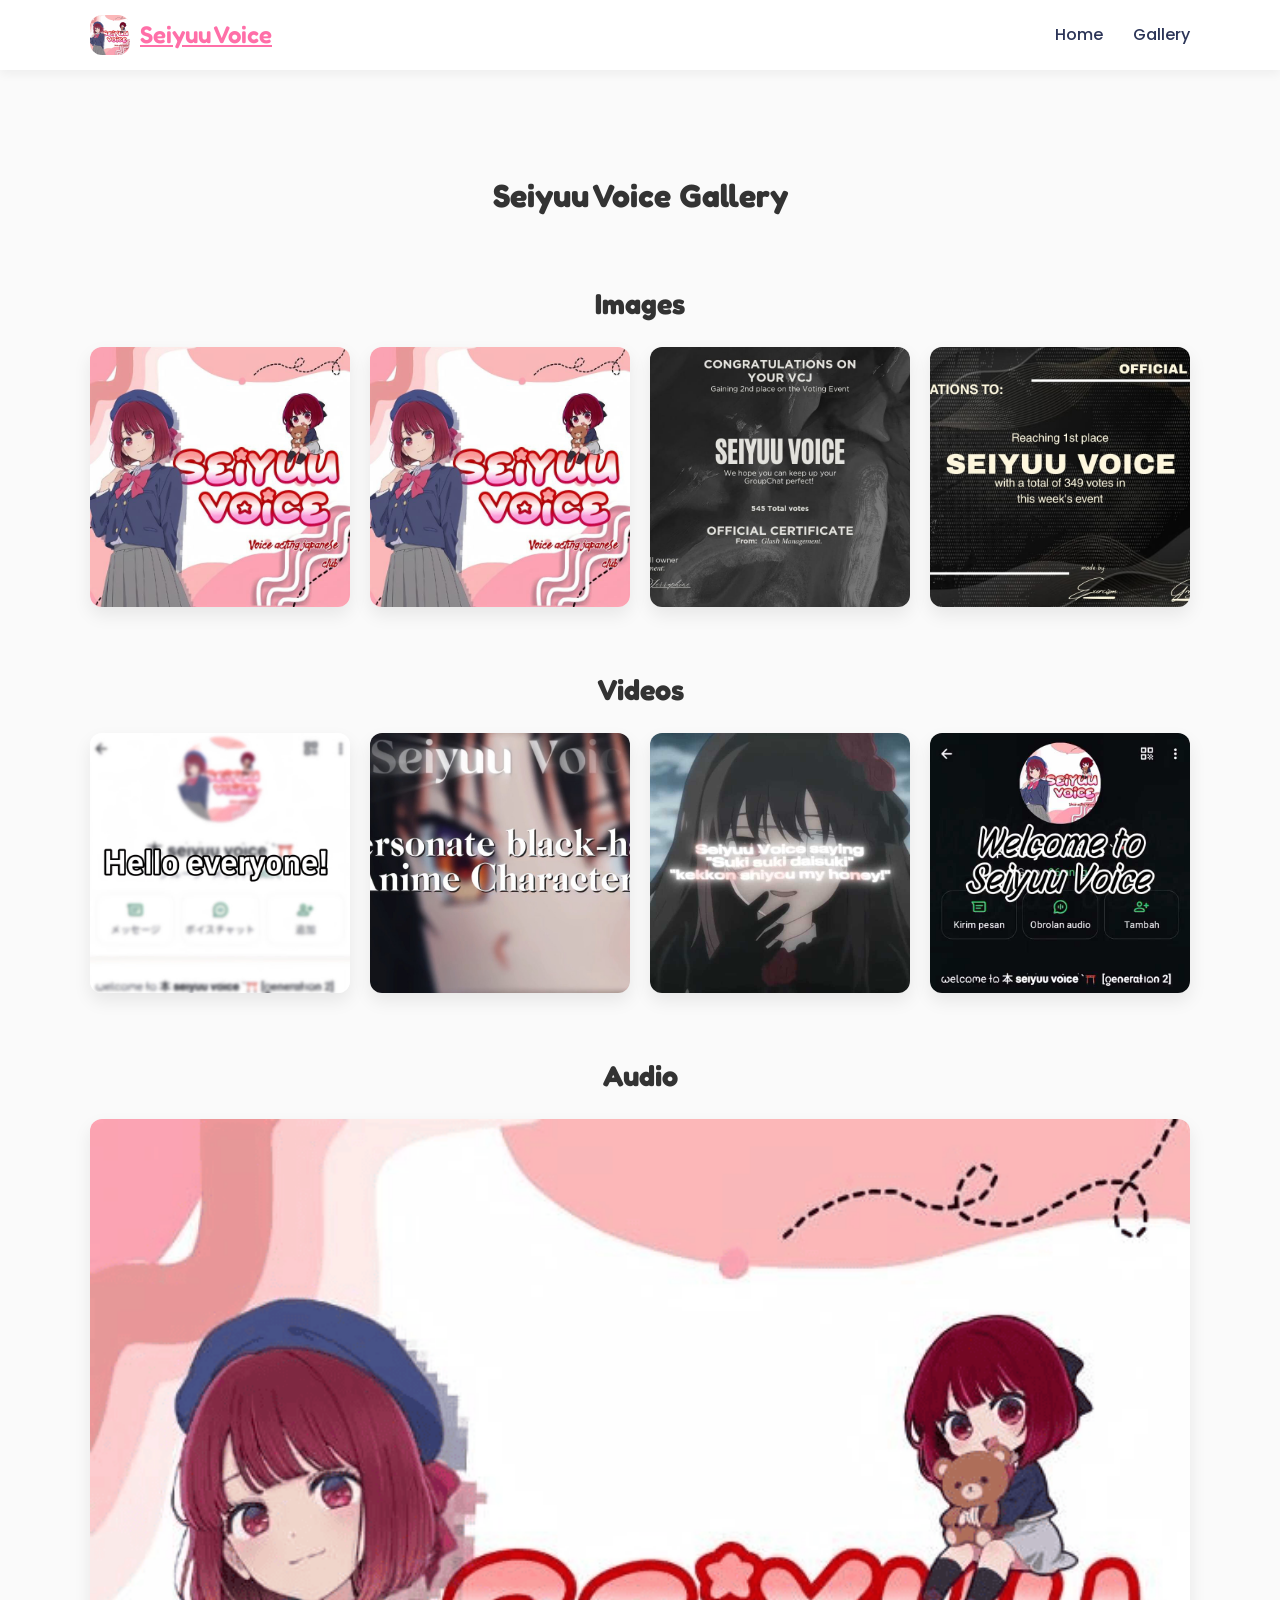
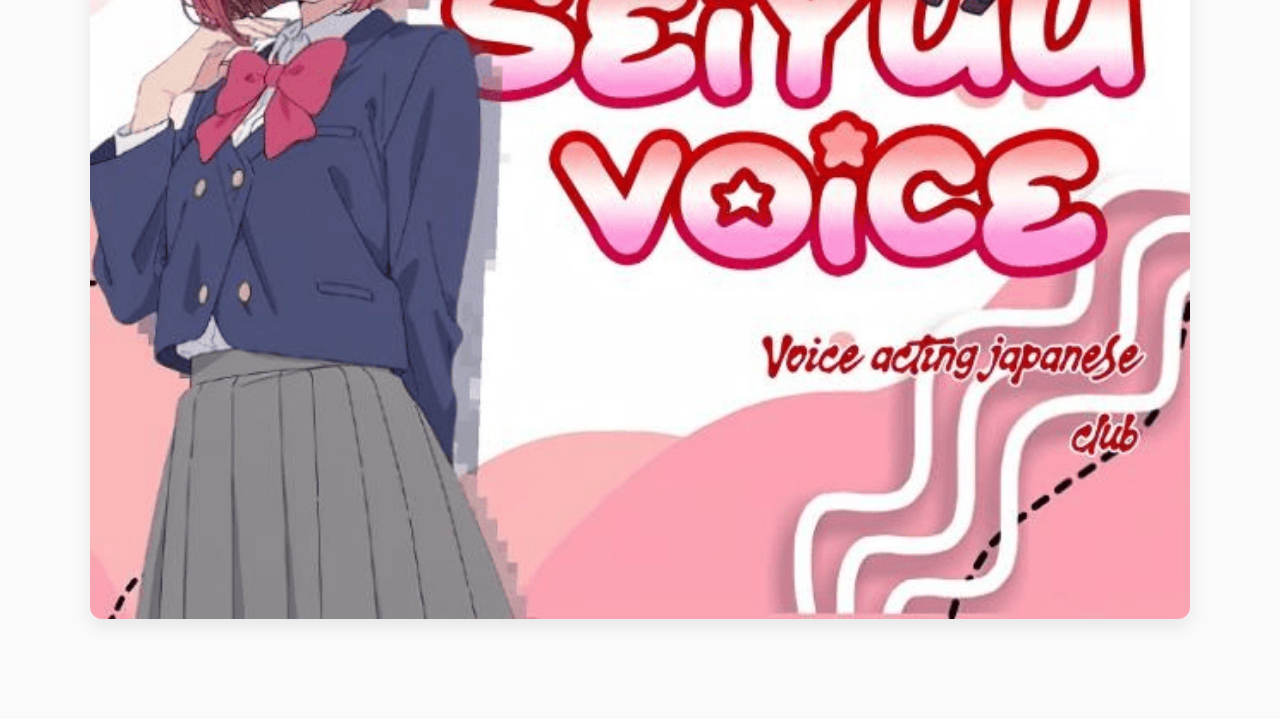
==== commit 30c5abb9: "Add files via upload" ====
--- a/gallery.html
+++ b/gallery.html
@@ -251,6 +251,18 @@
                     <img src="assets/gallery/video-thumb2.jpg">
                 </div>
 
+                <div class="gallery-card" data-type="video" data-src="assets/gallery/voice-demo3.mp4"
+                    data-title="Anime Dub Practice" data-desc="Voice acting practice from Seiyuu Voice.">
+
+                    <img src="assets/gallery/video-thumb3.jpg">
+                </div>
+
+                <div class="gallery-card" data-type="video" data-src="assets/gallery/voice-demo4.mp4"
+                    data-title="Anime Dub Practice" data-desc="Voice acting practice from Seiyuu Voice.">
+
+                    <img src="assets/gallery/video-thumb4.jpg">
+                </div>
+
             </div>
 
 
--- a/css/style.css
+++ b/css/style.css
@@ -20,6 +20,19 @@
     /* Bisa disamakan dengan pink-main */
     --accent-soft: #fff2f7;
     --transition: all 0.3s ease;
+
+    --bg-main: #ffffff;
+    --text-main: #2c3558;
+}
+
+body.dark {
+    --bg-main: #121212;
+    --text-main: #f5f5f5;
+
+    --pink-bg: #1e1e1e;
+    --pink-soft: #2a2a2a;
+    --white: #1a1a1a;
+    --navy: #e4e8ff;
 }
 
 /* Reset Dasar */
@@ -41,6 +54,10 @@
     line-height: 1.6;
     overflow-x: hidden;
     /* Mencegah scroll horizontal yang tidak disengaja */
+
+    background: var(--bg-main);
+    color: var(--text-main);
+    transition: background 0.3s ease, color 0.3s ease;
 }
 
 /* =========================================
@@ -74,6 +91,7 @@
     top: 0;
     z-index: 100;
     backdrop-filter: blur(10px);
+    background: var(--white);
 }
 
 nav a {
@@ -272,6 +290,7 @@
     padding: 80px 0;
     background: var(--white);
     text-align: center;
+    background: var(--pink-bg);
 }
 
 .about h2,
@@ -488,7 +507,7 @@
 }
 
 /* ================= INTRO BOX ================= */
-.intro-box {
+/* .intro-box {
     margin: 50px auto;
     max-width: 520px;
     padding: 25px;
@@ -511,13 +530,10 @@
     font-size: 0.85rem;
     margin-bottom: 15px;
     padding-bottom: 10px;
-    /* Jarak untuk scrollbar */
     scrollbar-width: thin;
-    /* Untuk Firefox */
     scrollbar-color: var(--accent) transparent;
 }
 
-/* Custom Scrollbar untuk Chrome/Safari agar tetap estetik */
 #introText::-webkit-scrollbar {
     height: 4px;
 }
@@ -541,7 +557,7 @@
     transform: translateY(-2px);
 }
 
-/* .btn-copy:active {
+.btn-copy:active {
     transform: translateY(0);
 } */
 
@@ -556,7 +572,7 @@
 } */
 
 /* ================= STATUS ================= */
-.status-box {
+/* .status-box {
     padding: 60px 20px;
     text-align: center;
     background: var(--white);
@@ -564,10 +580,30 @@
     box-shadow: var(--shadow-soft);
     margin: 40px auto;
     max-width: 800px;
-}
+} */
 
 /* .status-box h2 {
     color: var(--pink-main);
     margin-bottom: 20px;
     font-size: 2.5rem;
-} */+} */
+
+/* .status-box p {
+    font-size: 1.2rem;
+    color: var(--navy);
+} */
+
+#theme-toggle {
+    background: var(--pink-soft);
+    border: none;
+    border-radius: 50%;
+    padding: 8px 10px;
+    cursor: pointer;
+    font-size: 16px;
+    transition: all .3s ease;
+}
+
+#theme-toggle:hover {
+    background: var(--pink-main);
+    color: white;
+}
